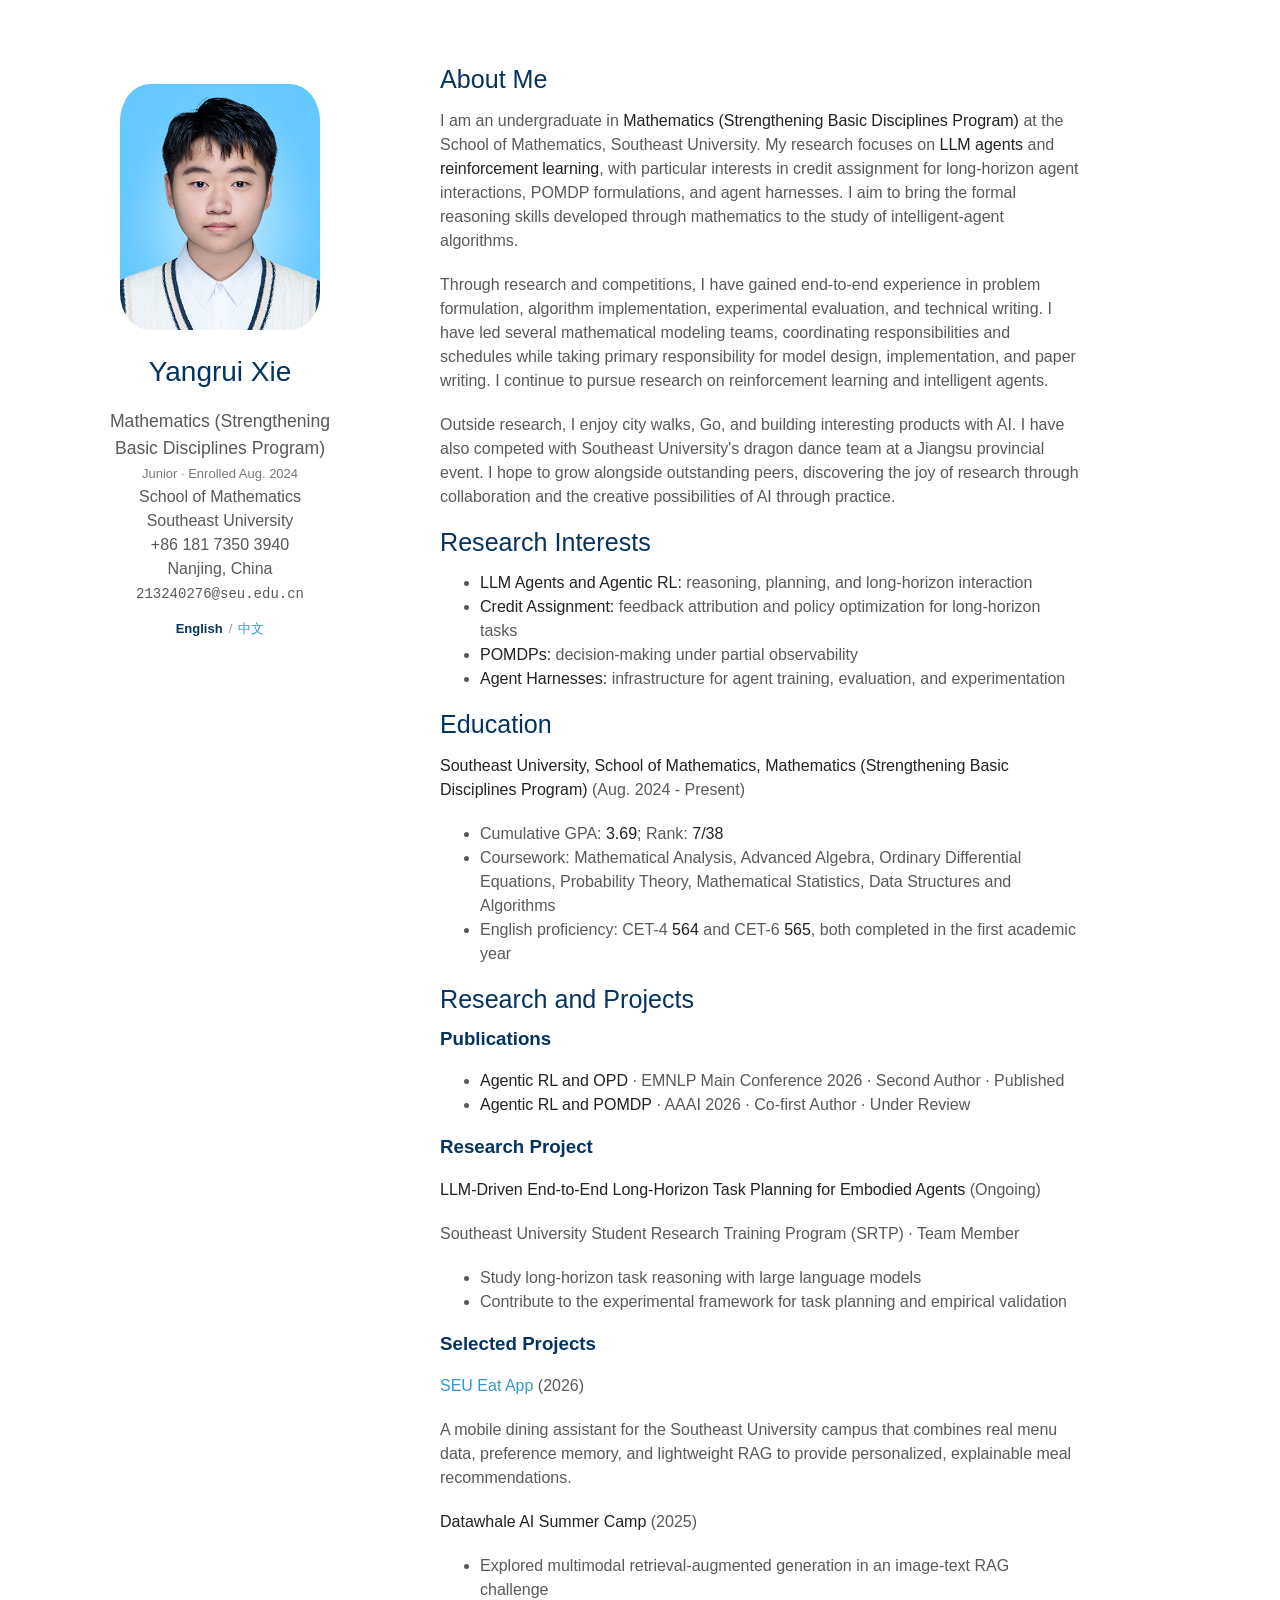
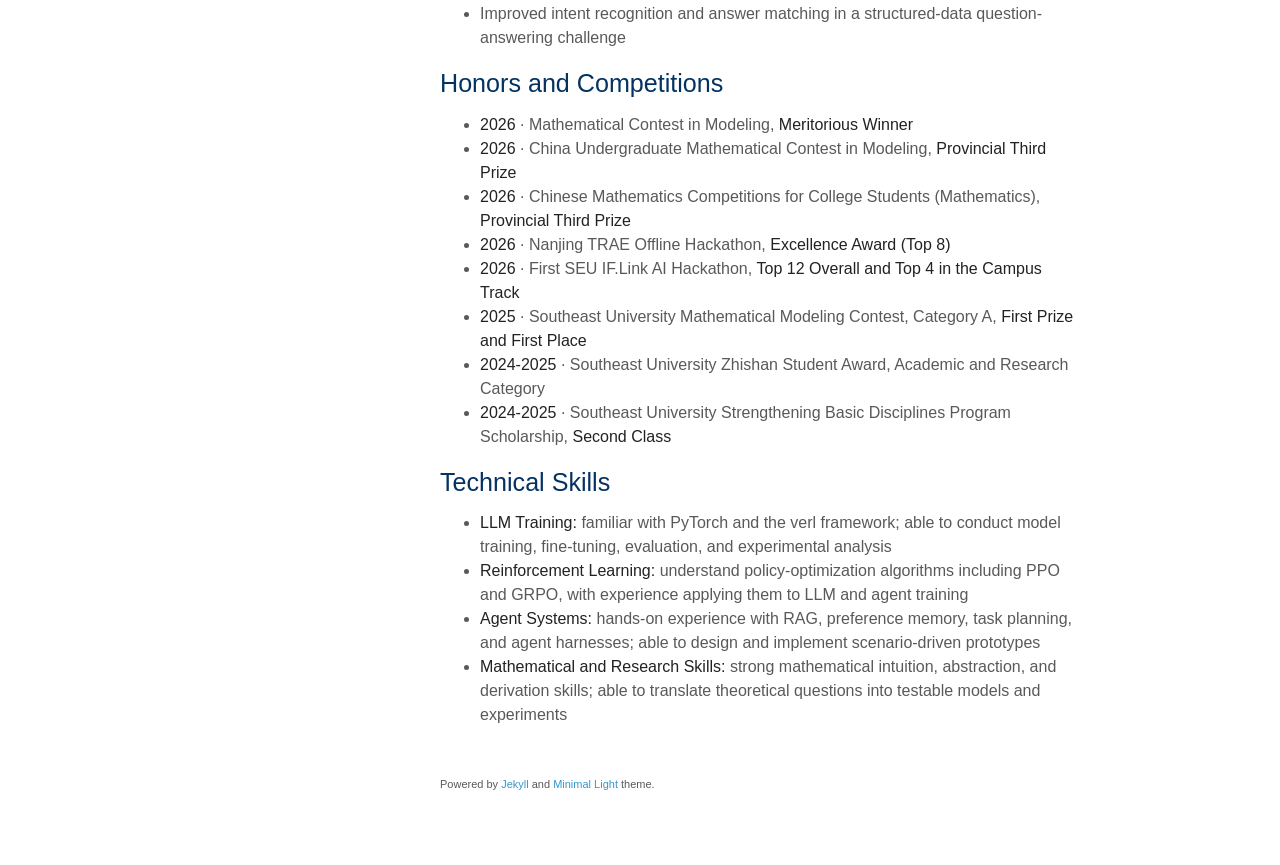
==== index.html @ 02e59c10 "deploy bilingual academic homepage" ====
<!doctype html><html lang="en"><head>
  <meta charset="UTF-8"><meta name="viewport" content="width=device-width,initial-scale=1">
  <meta name="description" content="Academic homepage of Yangrui Xie. Research interests include LLM agents, reinforcement learning, credit assignment, and agent harnesses."><meta name="robots" content="noindex, nofollow, noarchive, nosnippet">
  <link rel="alternate" hreflang="en" href="/"><link rel="alternate" hreflang="zh-CN" href="/zh/"><link rel="alternate" hreflang="x-default" href="/">
  <link rel="icon" href="./assets/img/favicon.png" type="image/png"><title>Yangrui Xie | School of Mathematics, Southeast University</title>
  <link rel="stylesheet" href="./assets/css/font_sans_serif.css"><link rel="stylesheet" href="./assets/css/style.css"></head>
  <body><div class="wrapper"><header>
  <a class="image avatar"><img src="./assets/img/yangrui-xie.jpeg" alt="Yangrui Xie"></a>
  <h1>Yangrui Xie</h1><position style="font-size:1.10rem">Mathematics (Strengthening Basic Disciplines Program)</position><br>
  <div class="academic-status">Junior · Enrolled Aug. 2024</div>
  <a href="https://math.seu.edu.cn/"><autocolor>School of Mathematics<br>Southeast University</autocolor></a><br>
  <div class="address">+86 181 7350 3940<br>Nanjing, China</div><email>213240276@seu.edu.cn</email>
  <nav class="language-switch" aria-label="Language"><a href="./" aria-current="page">English</a><span>/</span><a href="./zh/">中文</a></nav><br><br>
  </header><main><h2>About Me</h2>
<p>I am an undergraduate in <strong>Mathematics (Strengthening Basic Disciplines Program)</strong> at the School of Mathematics, Southeast University. My research focuses on <strong>LLM agents</strong> and <strong>reinforcement learning</strong>, with particular interests in credit assignment for long-horizon agent interactions, POMDP formulations, and agent harnesses. I aim to bring the formal reasoning skills developed through mathematics to the study of intelligent-agent algorithms.</p>
<p>Through research and competitions, I have gained end-to-end experience in problem formulation, algorithm implementation, experimental evaluation, and technical writing. I have led several mathematical modeling teams, coordinating responsibilities and schedules while taking primary responsibility for model design, implementation, and paper writing. I continue to pursue research on reinforcement learning and intelligent agents.</p>
<p>Outside research, I enjoy city walks, Go, and building interesting products with AI. I have also competed with Southeast University&#39;s dragon dance team at a Jiangsu provincial event. I hope to grow alongside outstanding peers, discovering the joy of research through collaboration and the creative possibilities of AI through practice.</p>
<h2>Research Interests</h2>
<ul>
<li><strong>LLM Agents and Agentic RL:</strong> reasoning, planning, and long-horizon interaction</li>
<li><strong>Credit Assignment:</strong> feedback attribution and policy optimization for long-horizon tasks</li>
<li><strong>POMDPs:</strong> decision-making under partial observability</li>
<li><strong>Agent Harnesses:</strong> infrastructure for agent training, evaluation, and experimentation</li>
</ul>
<h2>Education</h2>
<p><strong>Southeast University, School of Mathematics, Mathematics (Strengthening Basic Disciplines Program)</strong> (Aug. 2024 - Present)</p>
<ul>
<li>Cumulative GPA: <strong>3.69</strong>; Rank: <strong>7/38</strong></li>
<li>Coursework: Mathematical Analysis, Advanced Algebra, Ordinary Differential Equations, Probability Theory, Mathematical Statistics, Data Structures and Algorithms</li>
<li>English proficiency: CET-4 <strong>564</strong> and CET-6 <strong>565</strong>, both completed in the first academic year</li>
</ul>
<h2>Research and Projects</h2>
<h3>Publications</h3>
<div class="publications compact-publications"><ul>
    <li><strong>Agentic RL and OPD</strong> · EMNLP Main Conference 2026 · Second Author · Published</li>
    <li><strong>Agentic RL and POMDP</strong> · AAAI 2026 · Co-first Author · Under Review</li></ul></div>

<h3>Research Project</h3>
<p><strong>LLM-Driven End-to-End Long-Horizon Task Planning for Embodied Agents</strong> (Ongoing)</p>
<p>Southeast University Student Research Training Program (SRTP) · Team Member</p>
<ul>
<li>Study long-horizon task reasoning with large language models</li>
<li>Contribute to the experimental framework for task planning and empirical validation</li>
</ul>
<h3>Selected Projects</h3>
<p><strong><a href="https://github.com/XYR222/seu-eat-app">SEU Eat App</a></strong> (2026)</p>
<p>A mobile dining assistant for the Southeast University campus that combines real menu data, preference memory, and lightweight RAG to provide personalized, explainable meal recommendations.</p>
<p><strong>Datawhale AI Summer Camp</strong> (2025)</p>
<ul>
<li>Explored multimodal retrieval-augmented generation in an image-text RAG challenge</li>
<li>Improved intent recognition and answer matching in a structured-data question-answering challenge</li>
</ul>
<h2>Honors and Competitions</h2>
<ul>
<li><strong>2026</strong> · Mathematical Contest in Modeling, <strong>Meritorious Winner</strong></li>
<li><strong>2026</strong> · China Undergraduate Mathematical Contest in Modeling, <strong>Provincial Third Prize</strong></li>
<li><strong>2026</strong> · Chinese Mathematics Competitions for College Students (Mathematics), <strong>Provincial Third Prize</strong></li>
<li><strong>2026</strong> · Nanjing TRAE Offline Hackathon, <strong>Excellence Award (Top 8)</strong></li>
<li><strong>2026</strong> · First SEU IF.Link AI Hackathon, <strong>Top 12 Overall and Top 4 in the Campus Track</strong></li>
<li><strong>2025</strong> · Southeast University Mathematical Modeling Contest, Category A, <strong>First Prize and First Place</strong></li>
<li><strong>2024-2025</strong> · Southeast University Zhishan Student Award, Academic and Research Category</li>
<li><strong>2024-2025</strong> · Southeast University Strengthening Basic Disciplines Program Scholarship, <strong>Second Class</strong></li>
</ul>
<h2>Technical Skills</h2>
<ul>
<li><strong>LLM Training:</strong> familiar with PyTorch and the verl framework; able to conduct model training, fine-tuning, evaluation, and experimental analysis</li>
<li><strong>Reinforcement Learning:</strong> understand policy-optimization algorithms including PPO and GRPO, with experience applying them to LLM and agent training</li>
<li><strong>Agent Systems:</strong> hands-on experience with RAG, preference memory, task planning, and agent harnesses; able to design and implement scenario-driven prototypes</li>
<li><strong>Mathematical and Research Skills:</strong> strong mathematical intuition, abstraction, and derivation skills; able to translate theoretical questions into testable models and experiments</li>
</ul>
<br><p><small>Powered by <a href="https://jekyllrb.com/">Jekyll</a> and <a href="https://github.com/harryrichman/minimal-light-academic">Minimal Light</a> theme.</small></p></main><footer></footer></div>
  <script src="./assets/js/scale.fix.js"></script></body></html>
---- assets/css/font_sans_serif.css ----
body {
  background-color: #fff;
  font: 16px/1.5 Calibri, -apple-system, BlinkMacSystemFont, "Segoe UI", Roboto, Oxygen, Ubuntu, Cantarell, "Fira Sans", "Droid Sans", "Helvetica Neue", Arial, sans-serif, "Apple Color Emoji", "Segoe UI Emoji", "Segoe UI Symbol";
  color: #595959;
  font-weight: 400;
}
---- assets/css/style.css ----
body{margin:0;padding:0}code{font-size:10pt}.pub-row,.note-row{display:flex;align-items:center}.social-icons a{display:inline-block;height:2.4rem;width:2.4rem;background-color:rgba(0,0,0,0);color:#043361 !important;border-radius:100%;text-align:center;font-size:1.15rem;line-height:2.5rem;margin-right:1rem}.social-icons a:last-child{margin-right:0}.social-icons a:hover{background-color:#fff;color:#000;transform:scale(1.2)}.icon-button{background-color:#fff;border-radius:3.6rem;cursor:pointer;display:inline-block;font-size:2rem;height:3.6rem;line-height:3.6rem;margin:0 5px;position:relative;text-align:center;-webkit-user-select:none;-moz-user-select:none;-ms-user-select:none;user-select:none;width:3.6rem}.icon-button span{border-radius:0;display:block;height:0;left:50%;margin:0;position:absolute;top:50%;-webkit-transition:all .3s;-moz-transition:all .3s;-o-transition:all .3s;transition:all .3s;width:0}.icon-button:hover span{width:3.6rem;height:3.6rem;border-radius:3.6rem;margin:-1.8rem}.twitter span{background-color:#4099ff}.facebook span{background-color:#4286f4}.linkedin span{background-color:#0077b5}.github span{background-color:#000}email{font-size:14px;font-family:monospace,"Ubuntu Mono";white-space:nowrap;margin-left:-100%;margin-right:-100%}.icon-button i{background:none;color:#fff;height:3.6rem;left:0;line-height:3.6rem;position:absolute;top:0;-webkit-transition:all .3s;-moz-transition:all .3s;-o-transition:all .3s;transition:all .3s;width:3.6rem;z-index:10}.icon-button .icon-twitter{color:#4099ff}.icon-button .icon-facebook{color:#4286f4}.icon-button .icon-github{color:#000}.icon-button .icon-linkedin{color:#0077b5}.icon-button:hover .icon-twitter,.icon-button:hover .icon-facebook,.icon-button:hover .icon-github,.icon-button:hover .icon-linkedin{color:#fff}autocolor{color:#595959}lightonly{visibility:visible}darkonly{visibility:hidden}education{font-weight:500;font-size:115%}papertitle{font-weight:600;font-size:100%}.image{border-radius:.35em;border:0;display:inline-block;position:relative}.image:before{-moz-transition:opacity .2s ease-in-out;-webkit-transition:opacity .2s ease-in-out;-ms-transition:opacity .2s ease-in-out;transition:opacity .2s ease-in-out;border-radius:.35em;content:"";display:block;height:100%;left:0;opacity:.5;position:absolute;top:0;width:100%}.image.avatar:before{display:none}.image.avatar img{width:200px;border-radius:15%;margin:20px 10px;padding:0}#header .image.avatar{margin:0 0 1em 0;width:8em}h3,h4,h5,h6{font-weight:600;color:#043361;margin:0 0 20px}h1{font-weight:500;color:#043361;margin:0 0 20px}h2{color:#043361;font-weight:500;margin:2px 0px 15px;font-size:157%}p,ul,ol,table,pre,dl{margin:0 0 20px}h1,h2,h3{line-height:1.1}h1{font-size:28px}a{color:#39c;text-decoration:none}a:hover{color:#069}a small{font-size:11px;color:#777;margin-top:-0.3em;display:block}a:hover small{color:#777}.wrapper{width:1080px;margin:0 auto}blockquote{border-left:1px solid #e5e5e5;margin:1em 10px;padding:0 0 0 20px;font-style:italic}code,pre{font-family:Monaco,Bitstream Vera Sans Mono,Lucida Console,Terminal,Consolas,Liberation Mono,DejaVu Sans Mono,Courier New,monospace;color:#333;background-color:#f8f8f8;border-radius:2px;padding:.2rem 0}pre{padding:8px 15px;background:#f8f8f8;border-radius:5px;border:1px solid #e5e5e5;overflow-x:auto}table{width:100%;border-collapse:collapse}th,td{text-align:left;padding:5px 10px;border-bottom:1px solid #e5e5e5}dt{color:#444;font-weight:500}th{color:#444}header{width:240px;float:left;position:fixed;-webkit-font-smoothing:subpixel-antialiased;padding-top:4em;text-align:center}header ul{list-style:none;height:40px;padding:0;background:#f4f4f4;border-radius:5px;border:1px solid #e0e0e0;width:270px}header li{width:89px;float:left;border-right:1px solid #e0e0e0;height:40px}header li:first-child a{border-radius:5px 0 0 5px}header li:last-child a{border-radius:0 5px 5px 0}header ul a{line-height:1;font-size:11px;color:#999;display:block;text-align:center;padding-top:6px;height:34px}header ul a:hover{color:#999}header ul a:active{background-color:#f0f0f0}strong{color:#222;font-weight:500}header ul li+li+li{border-right:none;width:89px}header ul a strong{font-size:14px;display:block;color:#222}main{width:640px;float:right;padding-top:4em;padding-bottom:50px;padding-right:100px}small{font-size:11px}hr{border:0;background:#e5e5e5;height:1px;margin:0 0 20px}footer{width:232px;float:left;position:fixed;bottom:30px;-webkit-font-smoothing:subpixel-antialiased;text-align:center}@media print,screen and (max-width: 1040px){.pub-row,.note-row{display:flex;align-items:center}div.wrapper{width:auto;margin:0}header,main,footer{float:none;position:static;width:auto}header{padding-right:320px}main{border:1px solid #e5e5e5;border-width:1px 0;padding:20px 0;margin:0 0 20px}header a small{display:inline}header ul{position:absolute;right:50px;top:52px}.image.avatar img{width:170px}#head1o2{visibility:hidden}#head2o2{visibility:hidden}}@media print,screen and (max-width: 1040px){body{word-wrap:break-word;padding:15px}.pub-row,note-row{display:flex;align-items:center}header{padding:0}pre,code{word-wrap:normal}}@media print,screen and (max-width: 480px){.pub-row,note-row{display:block;align-items:center}body{padding:15px}header ul{width:99%}header li,header ul li+li+li{width:33%}.image.avatar img{width:140px}#head1o2{visibility:hidden}#head2o2{visibility:hidden}}@media print{body{padding:.4in;font-size:12pt;color:#444}}.biblink{text-decoration:none;display:inline;margin-right:0px}.fakelink{text-decoration:none;cursor:pointer}.bibref{font-size:70%;margin-top:10px;margin-left:0px;display:none;font-family:monospace}.badge{display:inline-block;padding:.25em .4em;font-size:75%;font-weight:700;line-height:1;text-align:center;white-space:nowrap;vertical-align:baseline;border-radius:.25rem;transition:color .15s ease-in-out,background-color .15s ease-in-out,border-color .15s ease-in-out,box-shadow .15s ease-in-out}.badge{color:#fff !important;border-radius:.125rem;-webkit-box-shadow:0 2px 5px 0 rgba(0,0,0,.16),0 2px 10px 0 rgba(0,0,0,.12);box-shadow:0 2px 5px 0 rgba(0,0,0,.16),0 2px 10px 0 rgba(0,0,0,.12)}:root{--global-bg-color: #ffffff;--global-code-bg-color: rgba(181, 9, 172, 0.05);--global-text-color: #000000;--global-text-color-light: #828282;--global-theme-color: #002D72;--global-hover-color: #ffb81c;--global-footer-bg-color: #1c1c1c;--global-footer-text-color: #e8e8e8;--global-footer-link-color: #ffffff;--global-distill-app-color: #828282}@media print,screen and (min-width: 480px){.col-sm-9{width:100%}}.publications{margin-top:0}.publications h1{color:var(--global-theme-color);font-size:2rem;text-align:center;margin-top:1em;margin-bottom:1em}.publications h2{margin-bottom:1rem}.publications h2 span{font-size:1.5rem}.publications h2.year{color:#e8e8e8;border-top:1px solid #e8e8e8;margin-top:2rem;margin-bottom:0rem;text-align:right}.publications ol.bibliography{list-style:none;padding:0;margin-top:0}.publications ol.bibliography li{margin-bottom:.5rem}.publications ol.bibliography li .abbr{height:8rem;margin-bottom:.5rem}.publications ol.bibliography li .abbr abbr{display:inline-block;background-color:var(--global-theme-color);padding-left:1rem;padding-right:1rem;position:absolute;top:8px;left:16px}.publications ol.bibliography li .abbr abbr a{color:#fff}.publications ol.bibliography li .abbr abbr a:hover{text-decoration:none}.publications ol.bibliography li .abbr .award{color:var(--global-theme-color) !important;border:1px solid var(--global-theme-color)}.publications ol.bibliography li .title{font-weight:bolder}.publications ol.bibliography li .author a{border-bottom:1px var(--global-theme-color)}.publications ol.bibliography li .author a:hover{border-bottom-style:solid;text-decoration:none}.publications ol.bibliography li .author>em{border-bottom:1px solid;font-style:normal}.publications ol.bibliography li .links a.btn{color:#000;border:1px solid #000;padding-left:.5rem;padding-right:.5rem;padding-top:.1rem;padding-bottom:.1rem}.publications ol.bibliography li .links a.btn:hover{color:var(--global-theme-color);border-color:var(--global-theme-color)}.publications ol.bibliography li .hidden{font-size:.875rem;max-height:0px;overflow:hidden;text-align:justify;-webkit-transition:.15s ease;-moz-transition:.15s ease;-ms-transition:.15s ease;-o-transition:.15s ease;transition:all .15s ease}.publications ol.bibliography li .hidden p{line-height:1.4em;margin:10px}.publications ol.bibliography li .hidden pre{font-size:1em;line-height:1.4em;padding:10px}.publications ol.bibliography li .hidden.open{max-height:100em;-webkit-transition:.15s ease;-moz-transition:.15s ease;-ms-transition:.15s ease;-o-transition:.15s ease;transition:all .15s ease}.publications ol.bibliography li div.abstract.hidden{border:dashed 1px var(--global-bg-color)}.publications ol.bibliography li div.abstract.hidden.open{border-color:var(--global-text-color)}.publications ol.bibliography li .teaser{border-radius:8px;box-shadow:3px 3px 6px #888;height:123px;width:180px;margin-top:5px;margin-left:5px;margin-bottom:5px;object-fit:cover}.notes ul.notes_list li .links a.btn{color:#000;border:1px solid #000;padding-left:.5rem;padding-right:.5rem;padding-top:.1rem;padding-bottom:.1rem}.notes ul.notes_list li .links a.btn:hover{color:var(--global-theme-color);border-color:var(--global-theme-color)}.notes ul.notes_list li .teaser{border-radius:8px;box-shadow:3px 3px 6px #888;height:123px;width:180px;margin-top:5px;margin-left:5px;margin-bottom:5px;object-fit:cover}.language-switch{margin-top:14px;font-size:13px}.academic-status{margin:3px 0 2px;color:#777;font-size:13px}.language-switch span{margin:0 6px;color:#999}.language-switch a[aria-current=page]{color:#043361;font-weight:600;cursor:default;text-decoration:none}
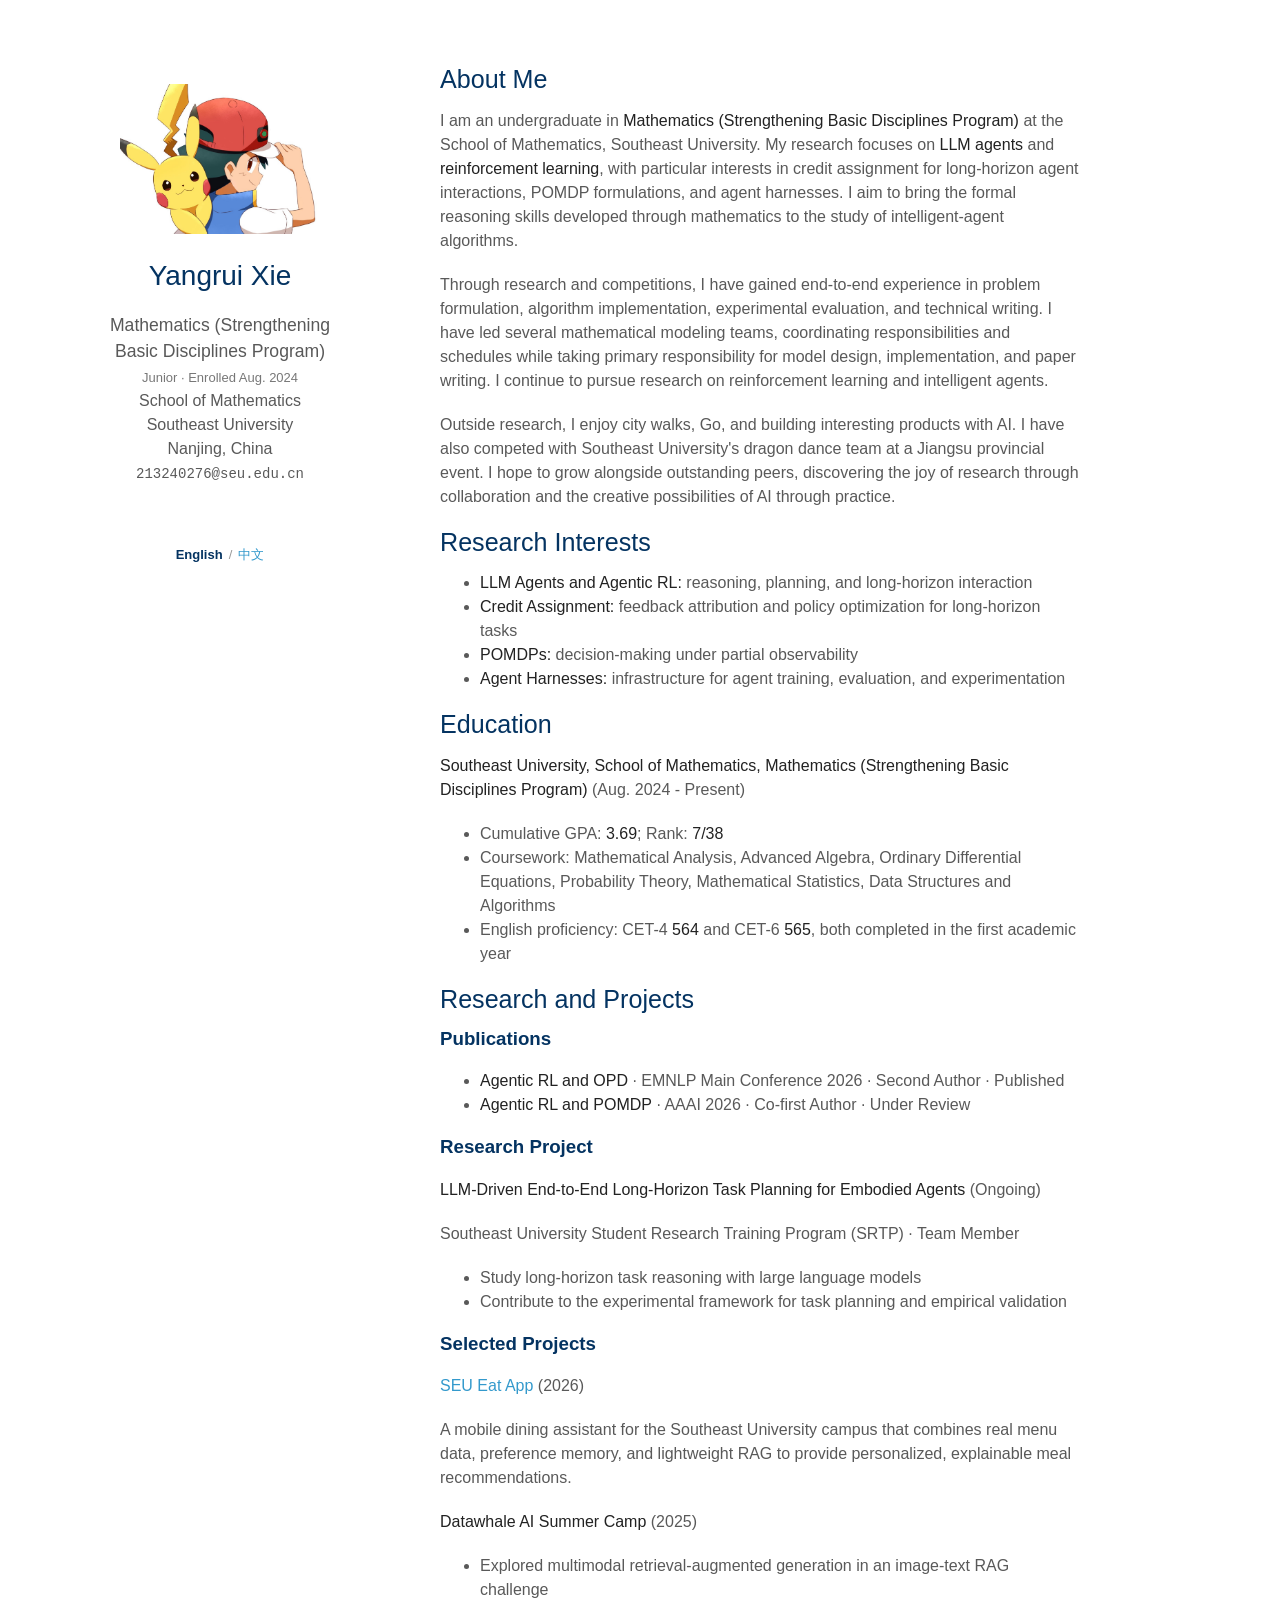
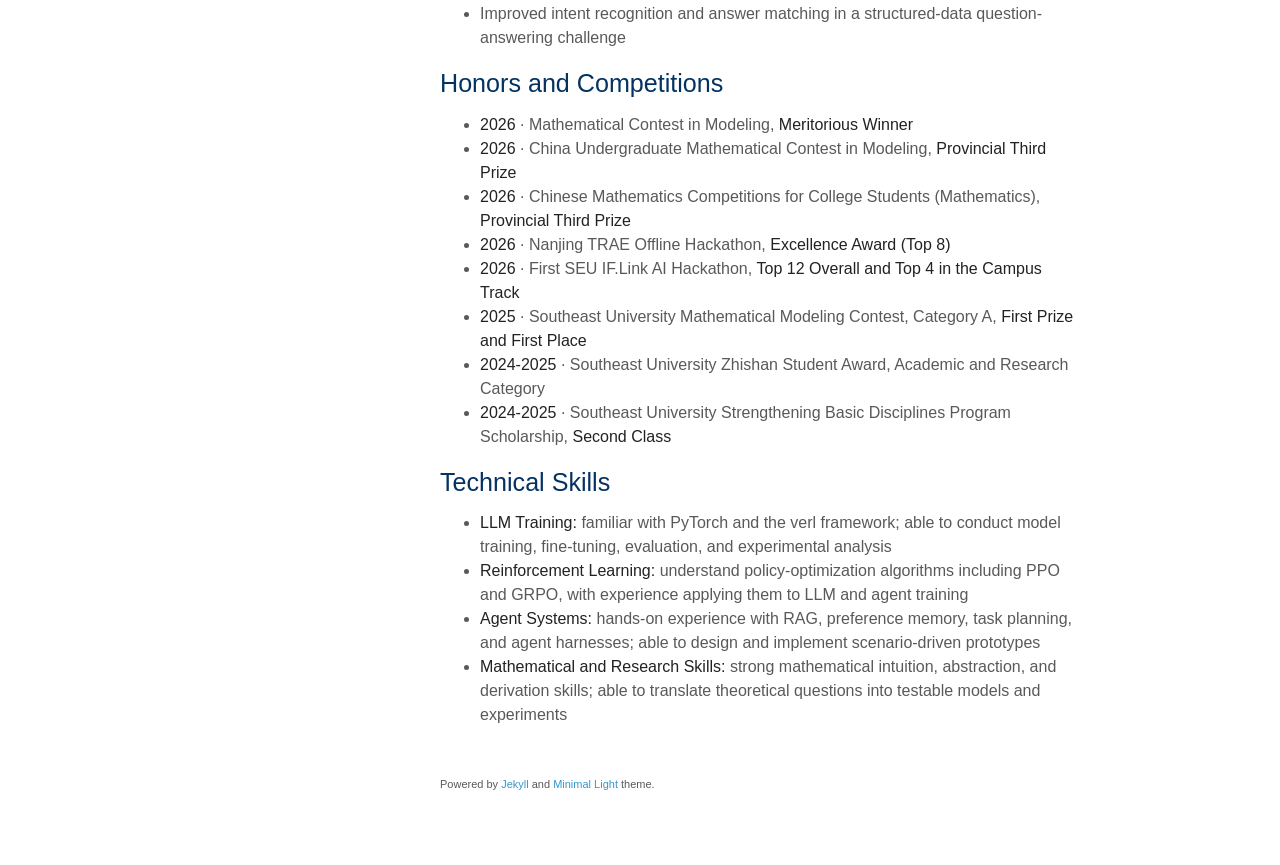
==== commit 3634caff: "update sidebar contact links" ====
--- a/index.html
+++ b/index.html
@@ -9,7 +9,8 @@
   <h1>Yangrui Xie</h1><position style="font-size:1.10rem">Mathematics (Strengthening Basic Disciplines Program)</position><br>
   <div class="academic-status">Junior · Enrolled Aug. 2024</div>
   <a href="https://math.seu.edu.cn/"><autocolor>School of Mathematics<br>Southeast University</autocolor></a><br>
-  <div class="address">+86 181 7350 3940<br>Nanjing, China</div><email>213240276@seu.edu.cn</email>
+  <div class="address">Nanjing, China</div><email>213240276@seu.edu.cn</email>
+  <div class="social-icons"><a style="margin: 0 5px 0 0" href="https://github.com/XYR222" aria-label="GitHub"><i class="fab fa-github"></i></a></div>
   <nav class="language-switch" aria-label="Language"><a href="./" aria-current="page">English</a><span>/</span><a href="./zh/">中文</a></nav><br><br>
   </header><main><h2>About Me</h2>
 <p>I am an undergraduate in <strong>Mathematics (Strengthening Basic Disciplines Program)</strong> at the School of Mathematics, Southeast University. My research focuses on <strong>LLM agents</strong> and <strong>reinforcement learning</strong>, with particular interests in credit assignment for long-horizon agent interactions, POMDP formulations, and agent harnesses. I aim to bring the formal reasoning skills developed through mathematics to the study of intelligent-agent algorithms.</p>
@@ -69,4 +70,4 @@
 <li><strong>Mathematical and Research Skills:</strong> strong mathematical intuition, abstraction, and derivation skills; able to translate theoretical questions into testable models and experiments</li>
 </ul>
 <br><p><small>Powered by <a href="https://jekyllrb.com/">Jekyll</a> and <a href="https://github.com/harryrichman/minimal-light-academic">Minimal Light</a> theme.</small></p></main><footer></footer></div>
-  <script src="./assets/js/scale.fix.js"></script></body></html>+  <script src="./assets/js/scale.fix.js"></script></body></html>
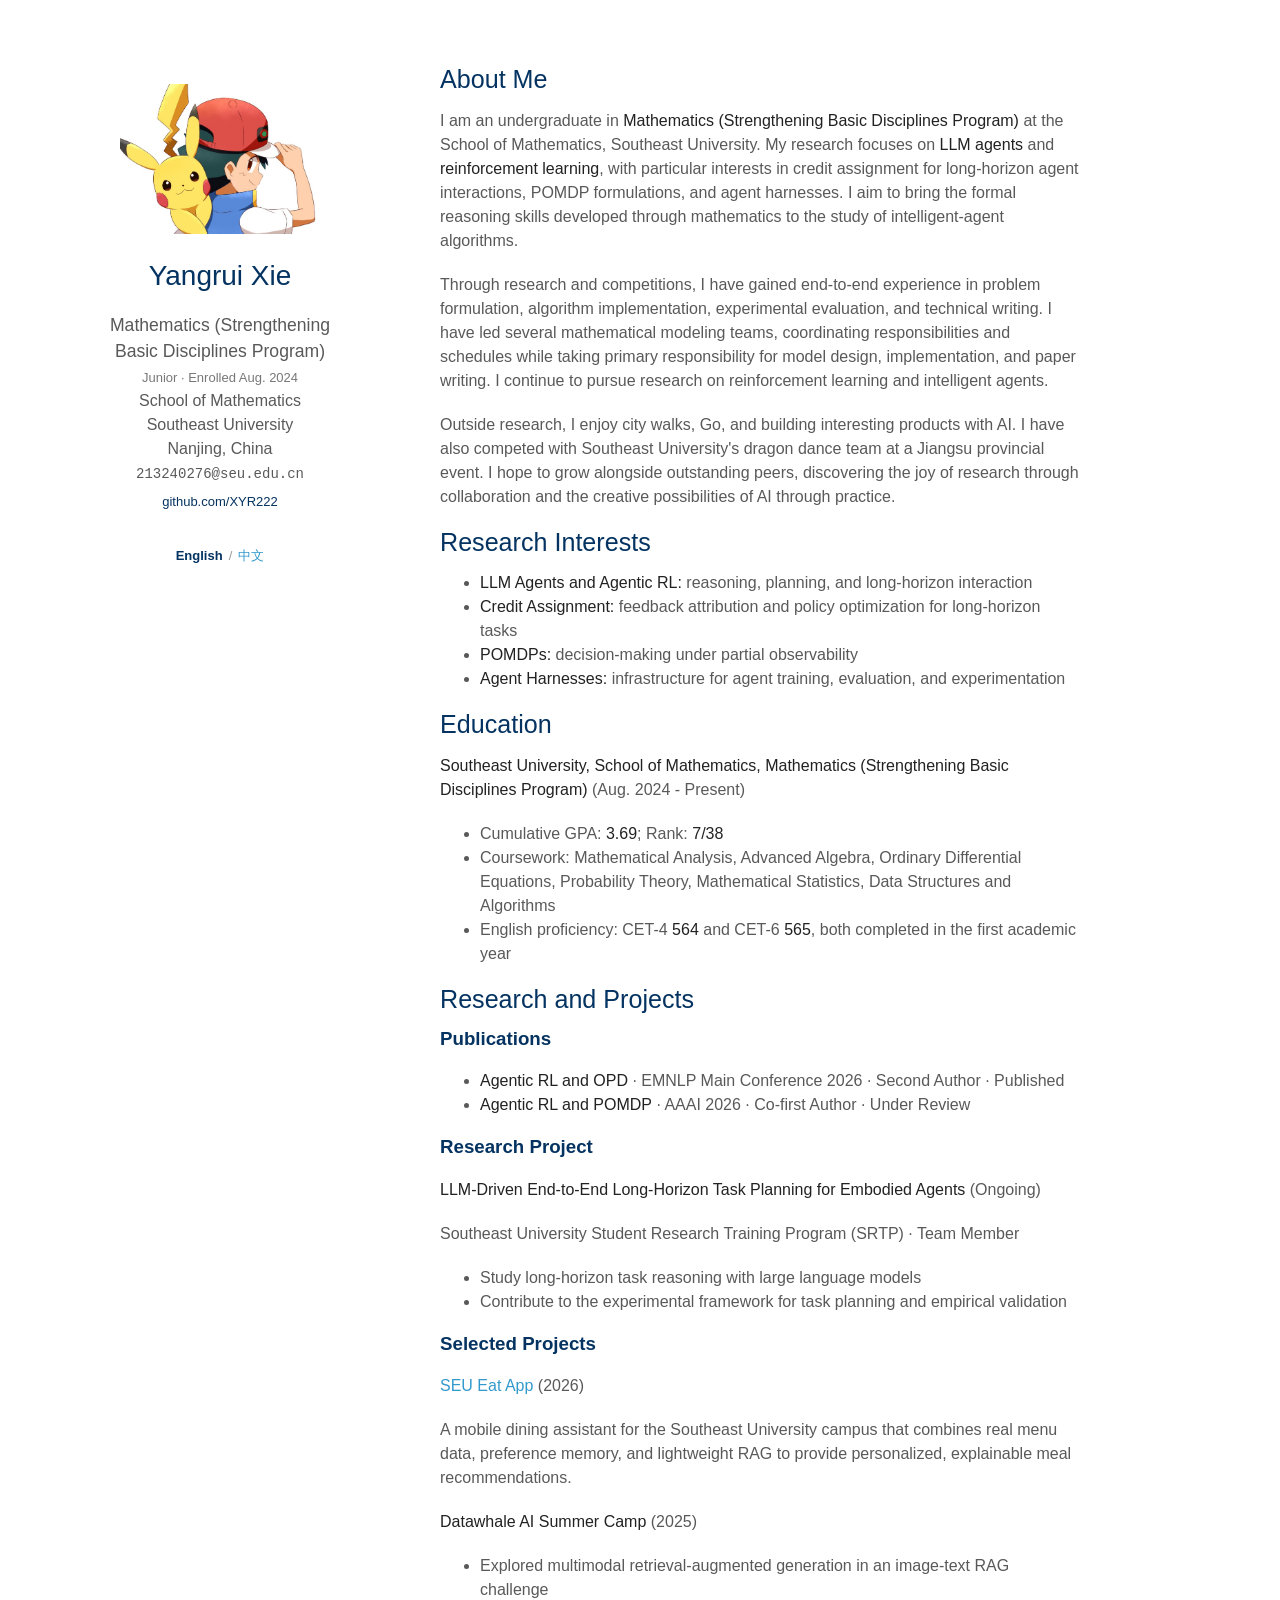
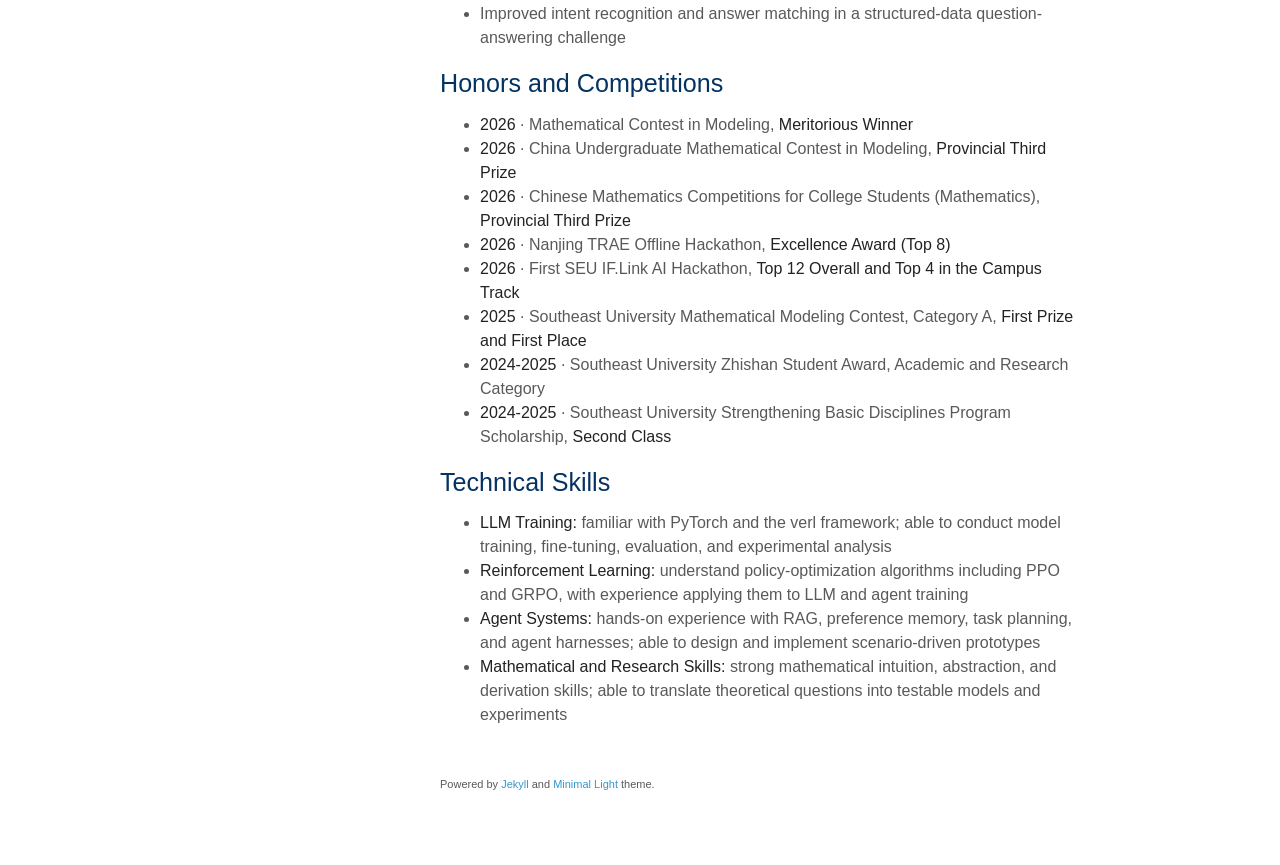
==== commit 5aaafda1: "show GitHub profile link" ====
--- a/index.html
+++ b/index.html
@@ -10,7 +10,7 @@
   <div class="academic-status">Junior · Enrolled Aug. 2024</div>
   <a href="https://math.seu.edu.cn/"><autocolor>School of Mathematics<br>Southeast University</autocolor></a><br>
   <div class="address">Nanjing, China</div><email>213240276@seu.edu.cn</email>
-  <div class="social-icons"><a style="margin: 0 5px 0 0" href="https://github.com/XYR222" aria-label="GitHub"><i class="fab fa-github"></i></a></div>
+  <div class="social-icons"><a class="github-profile-link" href="https://github.com/XYR222">github.com/XYR222</a></div>
   <nav class="language-switch" aria-label="Language"><a href="./" aria-current="page">English</a><span>/</span><a href="./zh/">中文</a></nav><br><br>
   </header><main><h2>About Me</h2>
 <p>I am an undergraduate in <strong>Mathematics (Strengthening Basic Disciplines Program)</strong> at the School of Mathematics, Southeast University. My research focuses on <strong>LLM agents</strong> and <strong>reinforcement learning</strong>, with particular interests in credit assignment for long-horizon agent interactions, POMDP formulations, and agent harnesses. I aim to bring the formal reasoning skills developed through mathematics to the study of intelligent-agent algorithms.</p>
--- a/assets/css/style.css
+++ b/assets/css/style.css
@@ -1 +1,2 @@
 body{margin:0;padding:0}code{font-size:10pt}.pub-row,.note-row{display:flex;align-items:center}.social-icons a{display:inline-block;height:2.4rem;width:2.4rem;background-color:rgba(0,0,0,0);color:#043361 !important;border-radius:100%;text-align:center;font-size:1.15rem;line-height:2.5rem;margin-right:1rem}.social-icons a:last-child{margin-right:0}.social-icons a:hover{background-color:#fff;color:#000;transform:scale(1.2)}.icon-button{background-color:#fff;border-radius:3.6rem;cursor:pointer;display:inline-block;font-size:2rem;height:3.6rem;line-height:3.6rem;margin:0 5px;position:relative;text-align:center;-webkit-user-select:none;-moz-user-select:none;-ms-user-select:none;user-select:none;width:3.6rem}.icon-button span{border-radius:0;display:block;height:0;left:50%;margin:0;position:absolute;top:50%;-webkit-transition:all .3s;-moz-transition:all .3s;-o-transition:all .3s;transition:all .3s;width:0}.icon-button:hover span{width:3.6rem;height:3.6rem;border-radius:3.6rem;margin:-1.8rem}.twitter span{background-color:#4099ff}.facebook span{background-color:#4286f4}.linkedin span{background-color:#0077b5}.github span{background-color:#000}email{font-size:14px;font-family:monospace,"Ubuntu Mono";white-space:nowrap;margin-left:-100%;margin-right:-100%}.icon-button i{background:none;color:#fff;height:3.6rem;left:0;line-height:3.6rem;position:absolute;top:0;-webkit-transition:all .3s;-moz-transition:all .3s;-o-transition:all .3s;transition:all .3s;width:3.6rem;z-index:10}.icon-button .icon-twitter{color:#4099ff}.icon-button .icon-facebook{color:#4286f4}.icon-button .icon-github{color:#000}.icon-button .icon-linkedin{color:#0077b5}.icon-button:hover .icon-twitter,.icon-button:hover .icon-facebook,.icon-button:hover .icon-github,.icon-button:hover .icon-linkedin{color:#fff}autocolor{color:#595959}lightonly{visibility:visible}darkonly{visibility:hidden}education{font-weight:500;font-size:115%}papertitle{font-weight:600;font-size:100%}.image{border-radius:.35em;border:0;display:inline-block;position:relative}.image:before{-moz-transition:opacity .2s ease-in-out;-webkit-transition:opacity .2s ease-in-out;-ms-transition:opacity .2s ease-in-out;transition:opacity .2s ease-in-out;border-radius:.35em;content:"";display:block;height:100%;left:0;opacity:.5;position:absolute;top:0;width:100%}.image.avatar:before{display:none}.image.avatar img{width:200px;border-radius:15%;margin:20px 10px;padding:0}#header .image.avatar{margin:0 0 1em 0;width:8em}h3,h4,h5,h6{font-weight:600;color:#043361;margin:0 0 20px}h1{font-weight:500;color:#043361;margin:0 0 20px}h2{color:#043361;font-weight:500;margin:2px 0px 15px;font-size:157%}p,ul,ol,table,pre,dl{margin:0 0 20px}h1,h2,h3{line-height:1.1}h1{font-size:28px}a{color:#39c;text-decoration:none}a:hover{color:#069}a small{font-size:11px;color:#777;margin-top:-0.3em;display:block}a:hover small{color:#777}.wrapper{width:1080px;margin:0 auto}blockquote{border-left:1px solid #e5e5e5;margin:1em 10px;padding:0 0 0 20px;font-style:italic}code,pre{font-family:Monaco,Bitstream Vera Sans Mono,Lucida Console,Terminal,Consolas,Liberation Mono,DejaVu Sans Mono,Courier New,monospace;color:#333;background-color:#f8f8f8;border-radius:2px;padding:.2rem 0}pre{padding:8px 15px;background:#f8f8f8;border-radius:5px;border:1px solid #e5e5e5;overflow-x:auto}table{width:100%;border-collapse:collapse}th,td{text-align:left;padding:5px 10px;border-bottom:1px solid #e5e5e5}dt{color:#444;font-weight:500}th{color:#444}header{width:240px;float:left;position:fixed;-webkit-font-smoothing:subpixel-antialiased;padding-top:4em;text-align:center}header ul{list-style:none;height:40px;padding:0;background:#f4f4f4;border-radius:5px;border:1px solid #e0e0e0;width:270px}header li{width:89px;float:left;border-right:1px solid #e0e0e0;height:40px}header li:first-child a{border-radius:5px 0 0 5px}header li:last-child a{border-radius:0 5px 5px 0}header ul a{line-height:1;font-size:11px;color:#999;display:block;text-align:center;padding-top:6px;height:34px}header ul a:hover{color:#999}header ul a:active{background-color:#f0f0f0}strong{color:#222;font-weight:500}header ul li+li+li{border-right:none;width:89px}header ul a strong{font-size:14px;display:block;color:#222}main{width:640px;float:right;padding-top:4em;padding-bottom:50px;padding-right:100px}small{font-size:11px}hr{border:0;background:#e5e5e5;height:1px;margin:0 0 20px}footer{width:232px;float:left;position:fixed;bottom:30px;-webkit-font-smoothing:subpixel-antialiased;text-align:center}@media print,screen and (max-width: 1040px){.pub-row,.note-row{display:flex;align-items:center}div.wrapper{width:auto;margin:0}header,main,footer{float:none;position:static;width:auto}header{padding-right:320px}main{border:1px solid #e5e5e5;border-width:1px 0;padding:20px 0;margin:0 0 20px}header a small{display:inline}header ul{position:absolute;right:50px;top:52px}.image.avatar img{width:170px}#head1o2{visibility:hidden}#head2o2{visibility:hidden}}@media print,screen and (max-width: 1040px){body{word-wrap:break-word;padding:15px}.pub-row,note-row{display:flex;align-items:center}header{padding:0}pre,code{word-wrap:normal}}@media print,screen and (max-width: 480px){.pub-row,note-row{display:block;align-items:center}body{padding:15px}header ul{width:99%}header li,header ul li+li+li{width:33%}.image.avatar img{width:140px}#head1o2{visibility:hidden}#head2o2{visibility:hidden}}@media print{body{padding:.4in;font-size:12pt;color:#444}}.biblink{text-decoration:none;display:inline;margin-right:0px}.fakelink{text-decoration:none;cursor:pointer}.bibref{font-size:70%;margin-top:10px;margin-left:0px;display:none;font-family:monospace}.badge{display:inline-block;padding:.25em .4em;font-size:75%;font-weight:700;line-height:1;text-align:center;white-space:nowrap;vertical-align:baseline;border-radius:.25rem;transition:color .15s ease-in-out,background-color .15s ease-in-out,border-color .15s ease-in-out,box-shadow .15s ease-in-out}.badge{color:#fff !important;border-radius:.125rem;-webkit-box-shadow:0 2px 5px 0 rgba(0,0,0,.16),0 2px 10px 0 rgba(0,0,0,.12);box-shadow:0 2px 5px 0 rgba(0,0,0,.16),0 2px 10px 0 rgba(0,0,0,.12)}:root{--global-bg-color: #ffffff;--global-code-bg-color: rgba(181, 9, 172, 0.05);--global-text-color: #000000;--global-text-color-light: #828282;--global-theme-color: #002D72;--global-hover-color: #ffb81c;--global-footer-bg-color: #1c1c1c;--global-footer-text-color: #e8e8e8;--global-footer-link-color: #ffffff;--global-distill-app-color: #828282}@media print,screen and (min-width: 480px){.col-sm-9{width:100%}}.publications{margin-top:0}.publications h1{color:var(--global-theme-color);font-size:2rem;text-align:center;margin-top:1em;margin-bottom:1em}.publications h2{margin-bottom:1rem}.publications h2 span{font-size:1.5rem}.publications h2.year{color:#e8e8e8;border-top:1px solid #e8e8e8;margin-top:2rem;margin-bottom:0rem;text-align:right}.publications ol.bibliography{list-style:none;padding:0;margin-top:0}.publications ol.bibliography li{margin-bottom:.5rem}.publications ol.bibliography li .abbr{height:8rem;margin-bottom:.5rem}.publications ol.bibliography li .abbr abbr{display:inline-block;background-color:var(--global-theme-color);padding-left:1rem;padding-right:1rem;position:absolute;top:8px;left:16px}.publications ol.bibliography li .abbr abbr a{color:#fff}.publications ol.bibliography li .abbr abbr a:hover{text-decoration:none}.publications ol.bibliography li .abbr .award{color:var(--global-theme-color) !important;border:1px solid var(--global-theme-color)}.publications ol.bibliography li .title{font-weight:bolder}.publications ol.bibliography li .author a{border-bottom:1px var(--global-theme-color)}.publications ol.bibliography li .author a:hover{border-bottom-style:solid;text-decoration:none}.publications ol.bibliography li .author>em{border-bottom:1px solid;font-style:normal}.publications ol.bibliography li .links a.btn{color:#000;border:1px solid #000;padding-left:.5rem;padding-right:.5rem;padding-top:.1rem;padding-bottom:.1rem}.publications ol.bibliography li .links a.btn:hover{color:var(--global-theme-color);border-color:var(--global-theme-color)}.publications ol.bibliography li .hidden{font-size:.875rem;max-height:0px;overflow:hidden;text-align:justify;-webkit-transition:.15s ease;-moz-transition:.15s ease;-ms-transition:.15s ease;-o-transition:.15s ease;transition:all .15s ease}.publications ol.bibliography li .hidden p{line-height:1.4em;margin:10px}.publications ol.bibliography li .hidden pre{font-size:1em;line-height:1.4em;padding:10px}.publications ol.bibliography li .hidden.open{max-height:100em;-webkit-transition:.15s ease;-moz-transition:.15s ease;-ms-transition:.15s ease;-o-transition:.15s ease;transition:all .15s ease}.publications ol.bibliography li div.abstract.hidden{border:dashed 1px var(--global-bg-color)}.publications ol.bibliography li div.abstract.hidden.open{border-color:var(--global-text-color)}.publications ol.bibliography li .teaser{border-radius:8px;box-shadow:3px 3px 6px #888;height:123px;width:180px;margin-top:5px;margin-left:5px;margin-bottom:5px;object-fit:cover}.notes ul.notes_list li .links a.btn{color:#000;border:1px solid #000;padding-left:.5rem;padding-right:.5rem;padding-top:.1rem;padding-bottom:.1rem}.notes ul.notes_list li .links a.btn:hover{color:var(--global-theme-color);border-color:var(--global-theme-color)}.notes ul.notes_list li .teaser{border-radius:8px;box-shadow:3px 3px 6px #888;height:123px;width:180px;margin-top:5px;margin-left:5px;margin-bottom:5px;object-fit:cover}.language-switch{margin-top:14px;font-size:13px}.academic-status{margin:3px 0 2px;color:#777;font-size:13px}.language-switch span{margin:0 6px;color:#999}.language-switch a[aria-current=page]{color:#043361;font-weight:600;cursor:default;text-decoration:none}
+.social-icons a.github-profile-link{width:auto;font-size:13px;line-height:1.4;margin-top:8px!important}
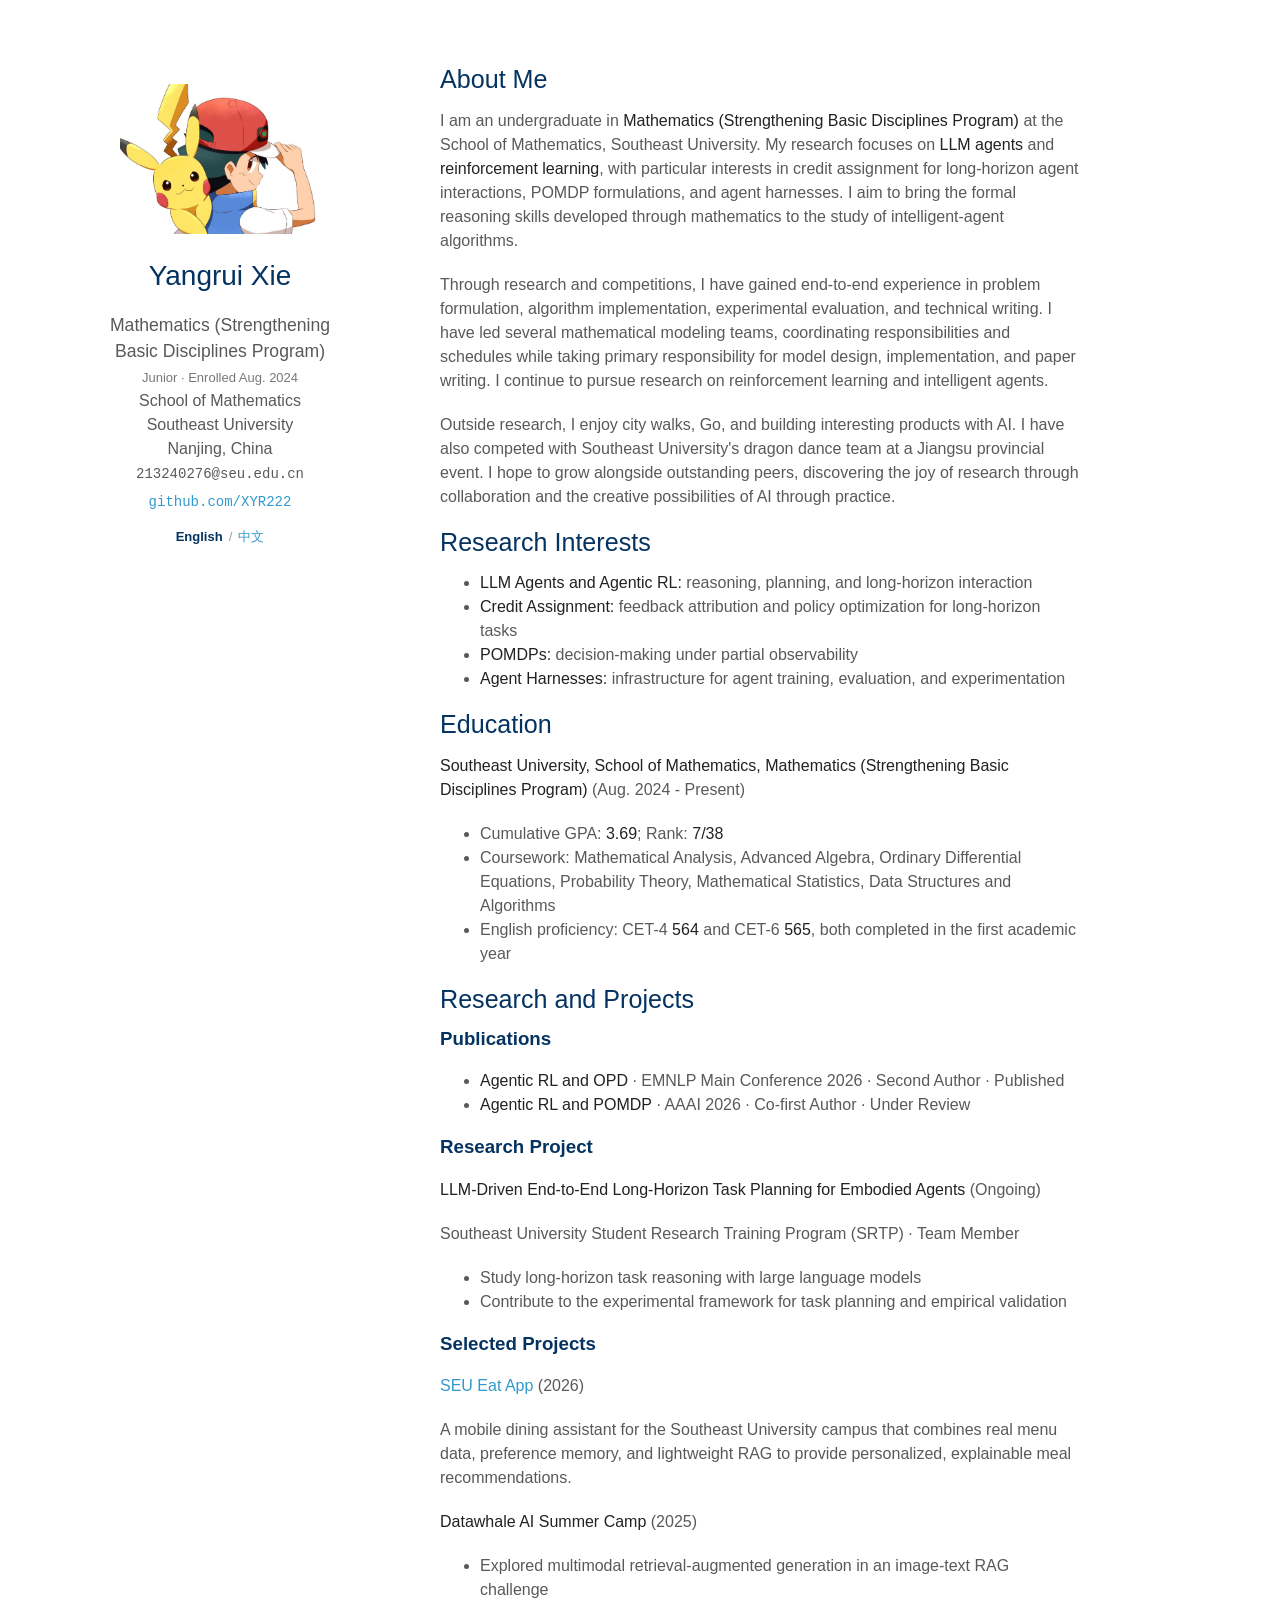
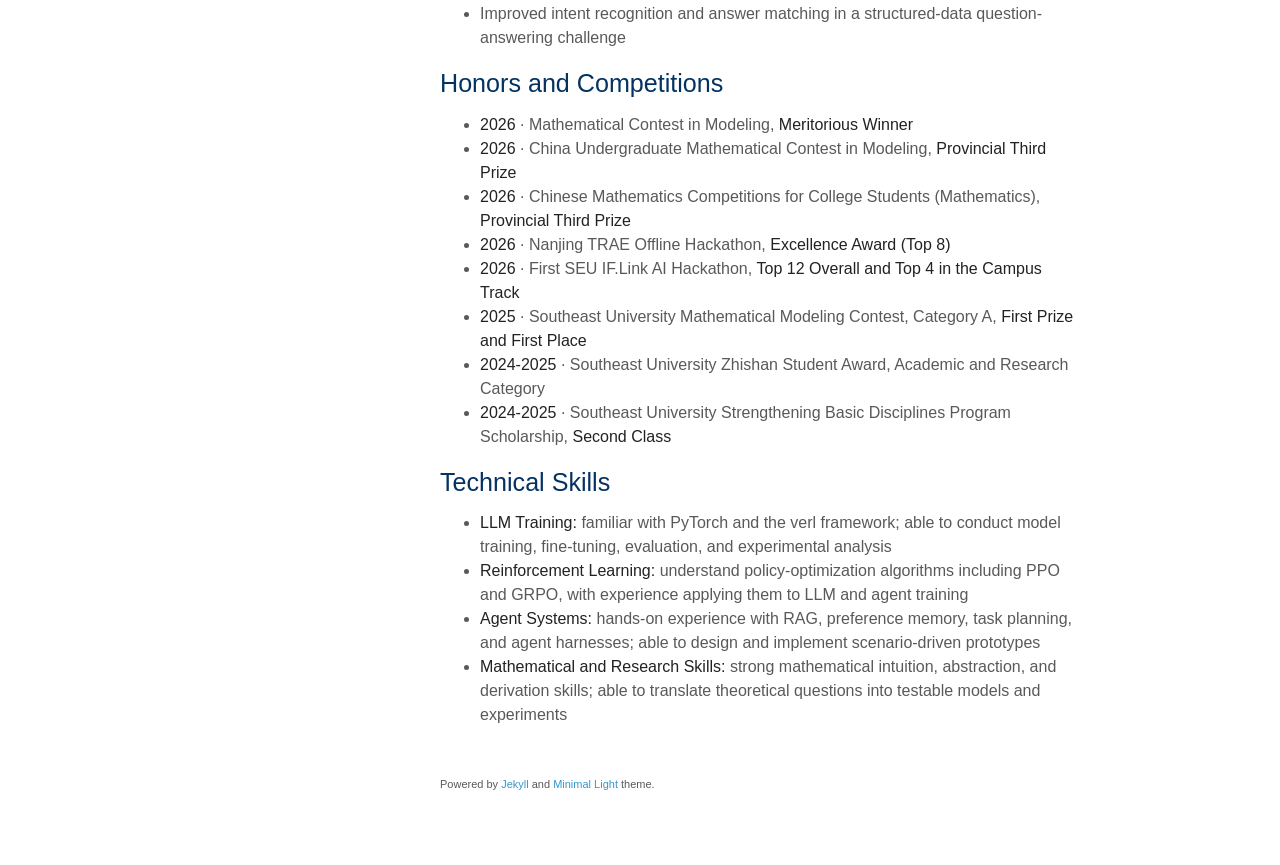
==== commit 758f272f: "stabilize GitHub profile link" ====
--- a/index.html
+++ b/index.html
@@ -10,7 +10,7 @@
   <div class="academic-status">Junior · Enrolled Aug. 2024</div>
   <a href="https://math.seu.edu.cn/"><autocolor>School of Mathematics<br>Southeast University</autocolor></a><br>
   <div class="address">Nanjing, China</div><email>213240276@seu.edu.cn</email>
-  <div class="social-icons"><a class="github-profile-link" href="https://github.com/XYR222">github.com/XYR222</a></div>
+  <div><a href="https://github.com/XYR222" style="display:block;margin:8px 0 0;font:14px/1.4 monospace,'Ubuntu Mono';text-align:center">github.com/XYR222</a></div>
   <nav class="language-switch" aria-label="Language"><a href="./" aria-current="page">English</a><span>/</span><a href="./zh/">中文</a></nav><br><br>
   </header><main><h2>About Me</h2>
 <p>I am an undergraduate in <strong>Mathematics (Strengthening Basic Disciplines Program)</strong> at the School of Mathematics, Southeast University. My research focuses on <strong>LLM agents</strong> and <strong>reinforcement learning</strong>, with particular interests in credit assignment for long-horizon agent interactions, POMDP formulations, and agent harnesses. I aim to bring the formal reasoning skills developed through mathematics to the study of intelligent-agent algorithms.</p>
--- a/assets/css/style.css
+++ b/assets/css/style.css
@@ -1,2 +1,2 @@
 body{margin:0;padding:0}code{font-size:10pt}.pub-row,.note-row{display:flex;align-items:center}.social-icons a{display:inline-block;height:2.4rem;width:2.4rem;background-color:rgba(0,0,0,0);color:#043361 !important;border-radius:100%;text-align:center;font-size:1.15rem;line-height:2.5rem;margin-right:1rem}.social-icons a:last-child{margin-right:0}.social-icons a:hover{background-color:#fff;color:#000;transform:scale(1.2)}.icon-button{background-color:#fff;border-radius:3.6rem;cursor:pointer;display:inline-block;font-size:2rem;height:3.6rem;line-height:3.6rem;margin:0 5px;position:relative;text-align:center;-webkit-user-select:none;-moz-user-select:none;-ms-user-select:none;user-select:none;width:3.6rem}.icon-button span{border-radius:0;display:block;height:0;left:50%;margin:0;position:absolute;top:50%;-webkit-transition:all .3s;-moz-transition:all .3s;-o-transition:all .3s;transition:all .3s;width:0}.icon-button:hover span{width:3.6rem;height:3.6rem;border-radius:3.6rem;margin:-1.8rem}.twitter span{background-color:#4099ff}.facebook span{background-color:#4286f4}.linkedin span{background-color:#0077b5}.github span{background-color:#000}email{font-size:14px;font-family:monospace,"Ubuntu Mono";white-space:nowrap;margin-left:-100%;margin-right:-100%}.icon-button i{background:none;color:#fff;height:3.6rem;left:0;line-height:3.6rem;position:absolute;top:0;-webkit-transition:all .3s;-moz-transition:all .3s;-o-transition:all .3s;transition:all .3s;width:3.6rem;z-index:10}.icon-button .icon-twitter{color:#4099ff}.icon-button .icon-facebook{color:#4286f4}.icon-button .icon-github{color:#000}.icon-button .icon-linkedin{color:#0077b5}.icon-button:hover .icon-twitter,.icon-button:hover .icon-facebook,.icon-button:hover .icon-github,.icon-button:hover .icon-linkedin{color:#fff}autocolor{color:#595959}lightonly{visibility:visible}darkonly{visibility:hidden}education{font-weight:500;font-size:115%}papertitle{font-weight:600;font-size:100%}.image{border-radius:.35em;border:0;display:inline-block;position:relative}.image:before{-moz-transition:opacity .2s ease-in-out;-webkit-transition:opacity .2s ease-in-out;-ms-transition:opacity .2s ease-in-out;transition:opacity .2s ease-in-out;border-radius:.35em;content:"";display:block;height:100%;left:0;opacity:.5;position:absolute;top:0;width:100%}.image.avatar:before{display:none}.image.avatar img{width:200px;border-radius:15%;margin:20px 10px;padding:0}#header .image.avatar{margin:0 0 1em 0;width:8em}h3,h4,h5,h6{font-weight:600;color:#043361;margin:0 0 20px}h1{font-weight:500;color:#043361;margin:0 0 20px}h2{color:#043361;font-weight:500;margin:2px 0px 15px;font-size:157%}p,ul,ol,table,pre,dl{margin:0 0 20px}h1,h2,h3{line-height:1.1}h1{font-size:28px}a{color:#39c;text-decoration:none}a:hover{color:#069}a small{font-size:11px;color:#777;margin-top:-0.3em;display:block}a:hover small{color:#777}.wrapper{width:1080px;margin:0 auto}blockquote{border-left:1px solid #e5e5e5;margin:1em 10px;padding:0 0 0 20px;font-style:italic}code,pre{font-family:Monaco,Bitstream Vera Sans Mono,Lucida Console,Terminal,Consolas,Liberation Mono,DejaVu Sans Mono,Courier New,monospace;color:#333;background-color:#f8f8f8;border-radius:2px;padding:.2rem 0}pre{padding:8px 15px;background:#f8f8f8;border-radius:5px;border:1px solid #e5e5e5;overflow-x:auto}table{width:100%;border-collapse:collapse}th,td{text-align:left;padding:5px 10px;border-bottom:1px solid #e5e5e5}dt{color:#444;font-weight:500}th{color:#444}header{width:240px;float:left;position:fixed;-webkit-font-smoothing:subpixel-antialiased;padding-top:4em;text-align:center}header ul{list-style:none;height:40px;padding:0;background:#f4f4f4;border-radius:5px;border:1px solid #e0e0e0;width:270px}header li{width:89px;float:left;border-right:1px solid #e0e0e0;height:40px}header li:first-child a{border-radius:5px 0 0 5px}header li:last-child a{border-radius:0 5px 5px 0}header ul a{line-height:1;font-size:11px;color:#999;display:block;text-align:center;padding-top:6px;height:34px}header ul a:hover{color:#999}header ul a:active{background-color:#f0f0f0}strong{color:#222;font-weight:500}header ul li+li+li{border-right:none;width:89px}header ul a strong{font-size:14px;display:block;color:#222}main{width:640px;float:right;padding-top:4em;padding-bottom:50px;padding-right:100px}small{font-size:11px}hr{border:0;background:#e5e5e5;height:1px;margin:0 0 20px}footer{width:232px;float:left;position:fixed;bottom:30px;-webkit-font-smoothing:subpixel-antialiased;text-align:center}@media print,screen and (max-width: 1040px){.pub-row,.note-row{display:flex;align-items:center}div.wrapper{width:auto;margin:0}header,main,footer{float:none;position:static;width:auto}header{padding-right:320px}main{border:1px solid #e5e5e5;border-width:1px 0;padding:20px 0;margin:0 0 20px}header a small{display:inline}header ul{position:absolute;right:50px;top:52px}.image.avatar img{width:170px}#head1o2{visibility:hidden}#head2o2{visibility:hidden}}@media print,screen and (max-width: 1040px){body{word-wrap:break-word;padding:15px}.pub-row,note-row{display:flex;align-items:center}header{padding:0}pre,code{word-wrap:normal}}@media print,screen and (max-width: 480px){.pub-row,note-row{display:block;align-items:center}body{padding:15px}header ul{width:99%}header li,header ul li+li+li{width:33%}.image.avatar img{width:140px}#head1o2{visibility:hidden}#head2o2{visibility:hidden}}@media print{body{padding:.4in;font-size:12pt;color:#444}}.biblink{text-decoration:none;display:inline;margin-right:0px}.fakelink{text-decoration:none;cursor:pointer}.bibref{font-size:70%;margin-top:10px;margin-left:0px;display:none;font-family:monospace}.badge{display:inline-block;padding:.25em .4em;font-size:75%;font-weight:700;line-height:1;text-align:center;white-space:nowrap;vertical-align:baseline;border-radius:.25rem;transition:color .15s ease-in-out,background-color .15s ease-in-out,border-color .15s ease-in-out,box-shadow .15s ease-in-out}.badge{color:#fff !important;border-radius:.125rem;-webkit-box-shadow:0 2px 5px 0 rgba(0,0,0,.16),0 2px 10px 0 rgba(0,0,0,.12);box-shadow:0 2px 5px 0 rgba(0,0,0,.16),0 2px 10px 0 rgba(0,0,0,.12)}:root{--global-bg-color: #ffffff;--global-code-bg-color: rgba(181, 9, 172, 0.05);--global-text-color: #000000;--global-text-color-light: #828282;--global-theme-color: #002D72;--global-hover-color: #ffb81c;--global-footer-bg-color: #1c1c1c;--global-footer-text-color: #e8e8e8;--global-footer-link-color: #ffffff;--global-distill-app-color: #828282}@media print,screen and (min-width: 480px){.col-sm-9{width:100%}}.publications{margin-top:0}.publications h1{color:var(--global-theme-color);font-size:2rem;text-align:center;margin-top:1em;margin-bottom:1em}.publications h2{margin-bottom:1rem}.publications h2 span{font-size:1.5rem}.publications h2.year{color:#e8e8e8;border-top:1px solid #e8e8e8;margin-top:2rem;margin-bottom:0rem;text-align:right}.publications ol.bibliography{list-style:none;padding:0;margin-top:0}.publications ol.bibliography li{margin-bottom:.5rem}.publications ol.bibliography li .abbr{height:8rem;margin-bottom:.5rem}.publications ol.bibliography li .abbr abbr{display:inline-block;background-color:var(--global-theme-color);padding-left:1rem;padding-right:1rem;position:absolute;top:8px;left:16px}.publications ol.bibliography li .abbr abbr a{color:#fff}.publications ol.bibliography li .abbr abbr a:hover{text-decoration:none}.publications ol.bibliography li .abbr .award{color:var(--global-theme-color) !important;border:1px solid var(--global-theme-color)}.publications ol.bibliography li .title{font-weight:bolder}.publications ol.bibliography li .author a{border-bottom:1px var(--global-theme-color)}.publications ol.bibliography li .author a:hover{border-bottom-style:solid;text-decoration:none}.publications ol.bibliography li .author>em{border-bottom:1px solid;font-style:normal}.publications ol.bibliography li .links a.btn{color:#000;border:1px solid #000;padding-left:.5rem;padding-right:.5rem;padding-top:.1rem;padding-bottom:.1rem}.publications ol.bibliography li .links a.btn:hover{color:var(--global-theme-color);border-color:var(--global-theme-color)}.publications ol.bibliography li .hidden{font-size:.875rem;max-height:0px;overflow:hidden;text-align:justify;-webkit-transition:.15s ease;-moz-transition:.15s ease;-ms-transition:.15s ease;-o-transition:.15s ease;transition:all .15s ease}.publications ol.bibliography li .hidden p{line-height:1.4em;margin:10px}.publications ol.bibliography li .hidden pre{font-size:1em;line-height:1.4em;padding:10px}.publications ol.bibliography li .hidden.open{max-height:100em;-webkit-transition:.15s ease;-moz-transition:.15s ease;-ms-transition:.15s ease;-o-transition:.15s ease;transition:all .15s ease}.publications ol.bibliography li div.abstract.hidden{border:dashed 1px var(--global-bg-color)}.publications ol.bibliography li div.abstract.hidden.open{border-color:var(--global-text-color)}.publications ol.bibliography li .teaser{border-radius:8px;box-shadow:3px 3px 6px #888;height:123px;width:180px;margin-top:5px;margin-left:5px;margin-bottom:5px;object-fit:cover}.notes ul.notes_list li .links a.btn{color:#000;border:1px solid #000;padding-left:.5rem;padding-right:.5rem;padding-top:.1rem;padding-bottom:.1rem}.notes ul.notes_list li .links a.btn:hover{color:var(--global-theme-color);border-color:var(--global-theme-color)}.notes ul.notes_list li .teaser{border-radius:8px;box-shadow:3px 3px 6px #888;height:123px;width:180px;margin-top:5px;margin-left:5px;margin-bottom:5px;object-fit:cover}.language-switch{margin-top:14px;font-size:13px}.academic-status{margin:3px 0 2px;color:#777;font-size:13px}.language-switch span{margin:0 6px;color:#999}.language-switch a[aria-current=page]{color:#043361;font-weight:600;cursor:default;text-decoration:none}
-.social-icons a.github-profile-link{width:auto;font-size:13px;line-height:1.4;margin-top:8px!important}
+.social-icons a.github-profile-link{display:block;width:auto;font-size:14px;font-family:monospace,"Ubuntu Mono";line-height:1.4;margin-top:8px!important;margin-right:0!important}
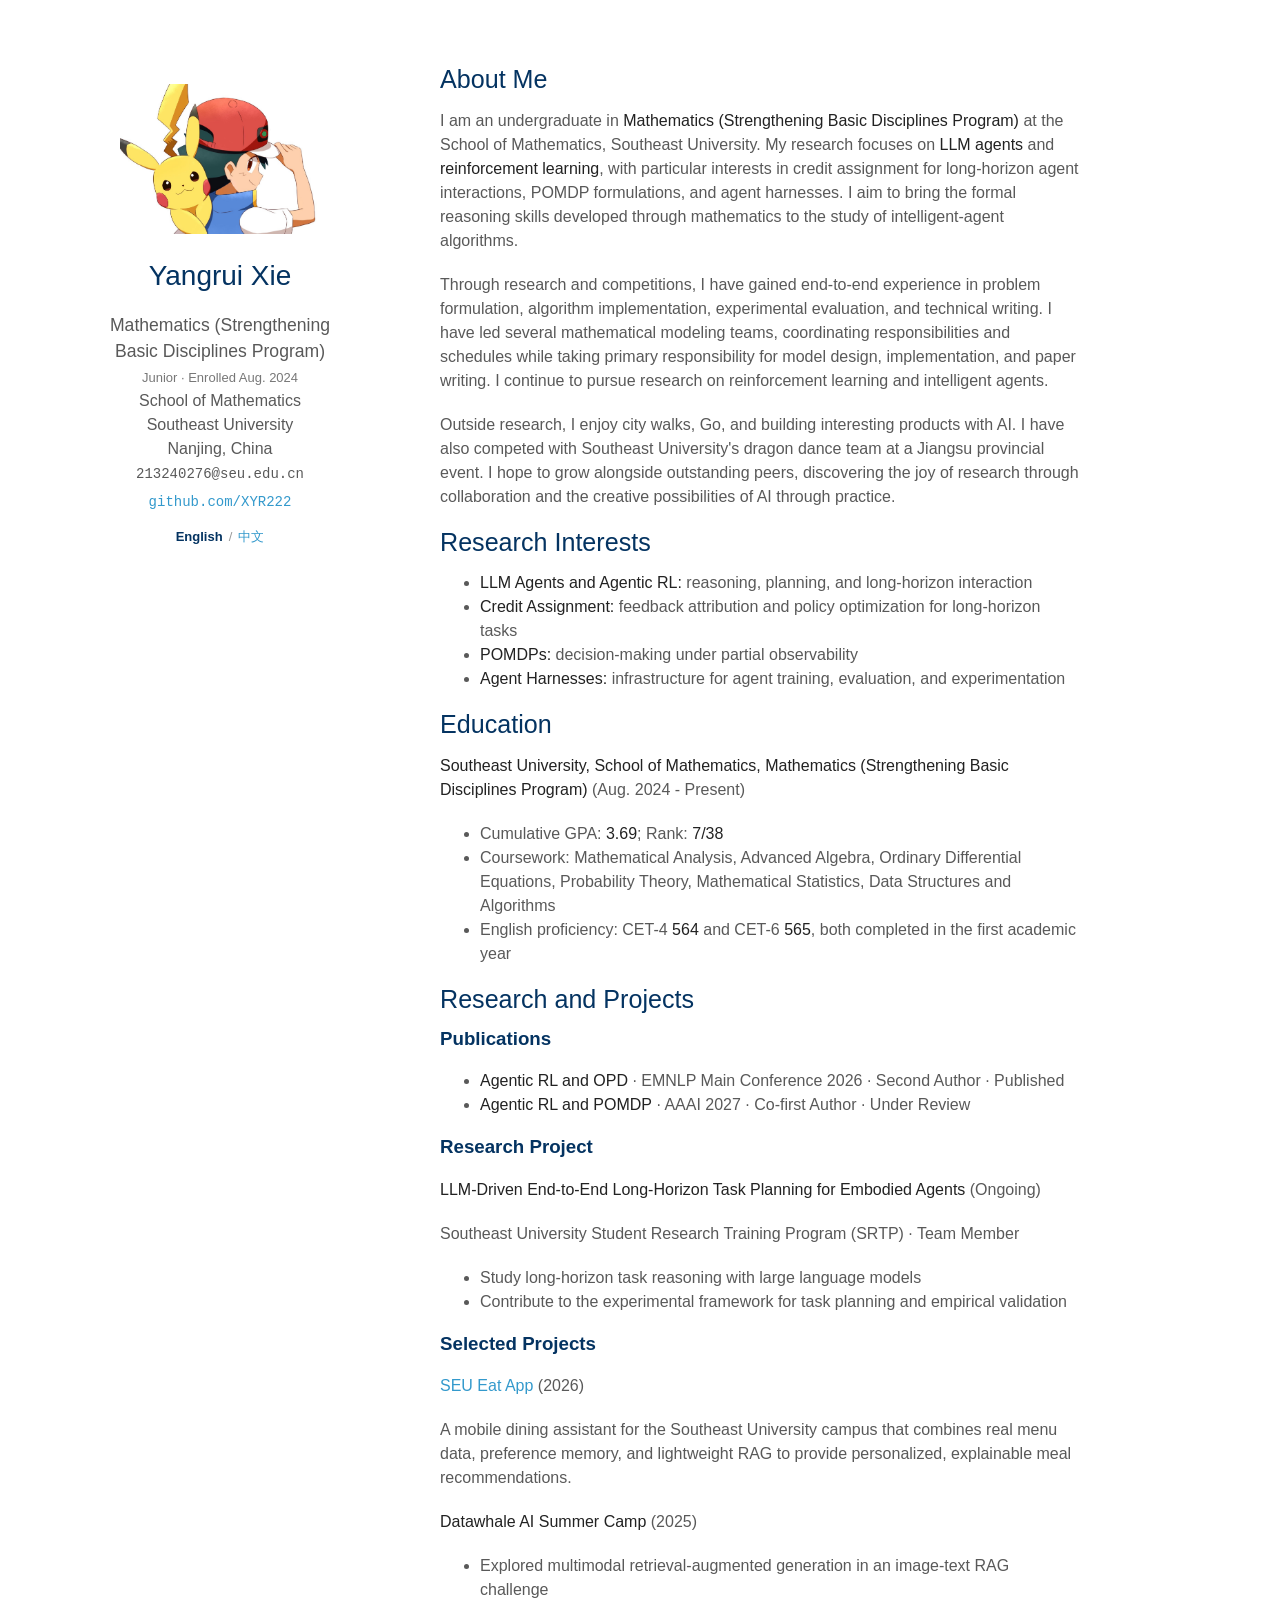
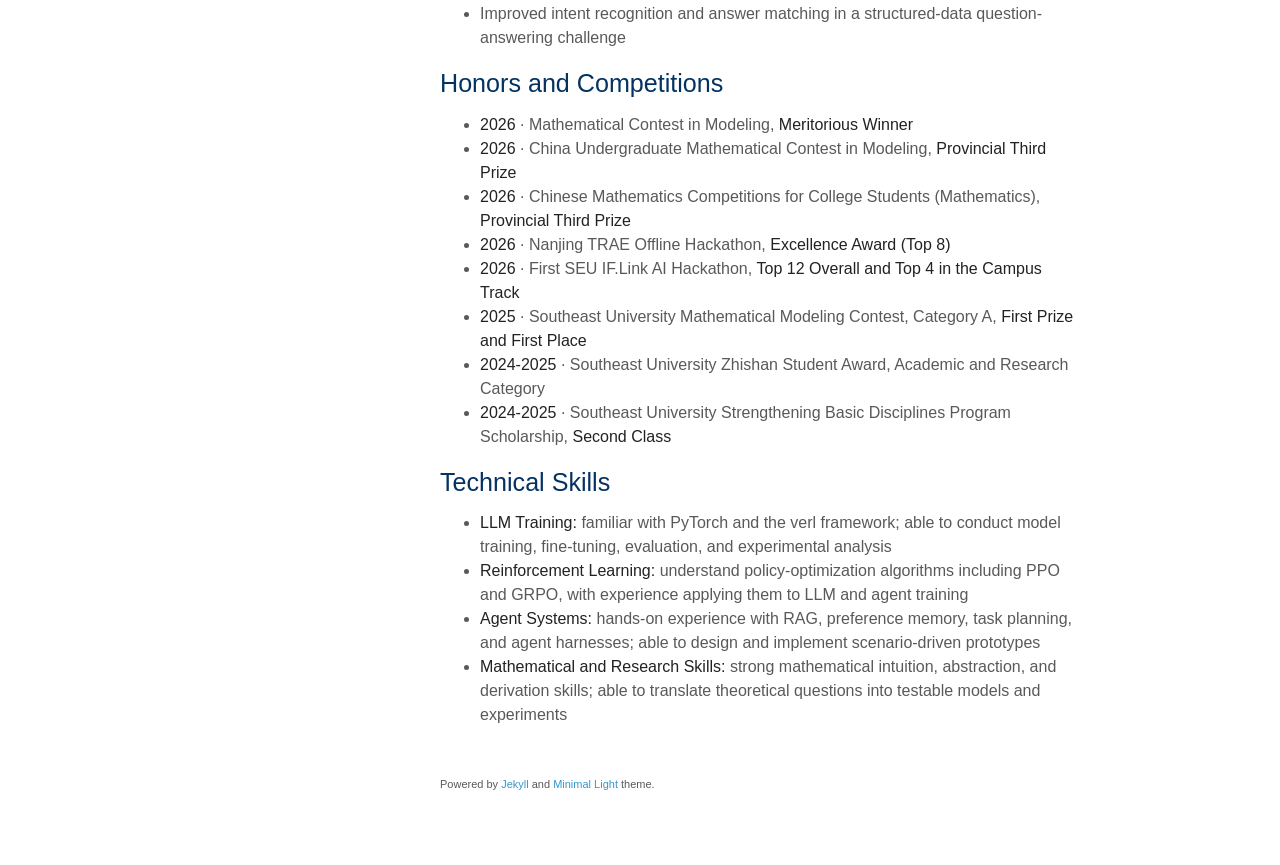
==== commit 6e1d8bde: "update AAAI publication year" ====
--- a/index.html
+++ b/index.html
@@ -34,7 +34,7 @@
 <h3>Publications</h3>
 <div class="publications compact-publications"><ul>
     <li><strong>Agentic RL and OPD</strong> · EMNLP Main Conference 2026 · Second Author · Published</li>
-    <li><strong>Agentic RL and POMDP</strong> · AAAI 2026 · Co-first Author · Under Review</li></ul></div>
+    <li><strong>Agentic RL and POMDP</strong> · AAAI 2027 · Co-first Author · Under Review</li></ul></div>
 
 <h3>Research Project</h3>
 <p><strong>LLM-Driven End-to-End Long-Horizon Task Planning for Embodied Agents</strong> (Ongoing)</p>
